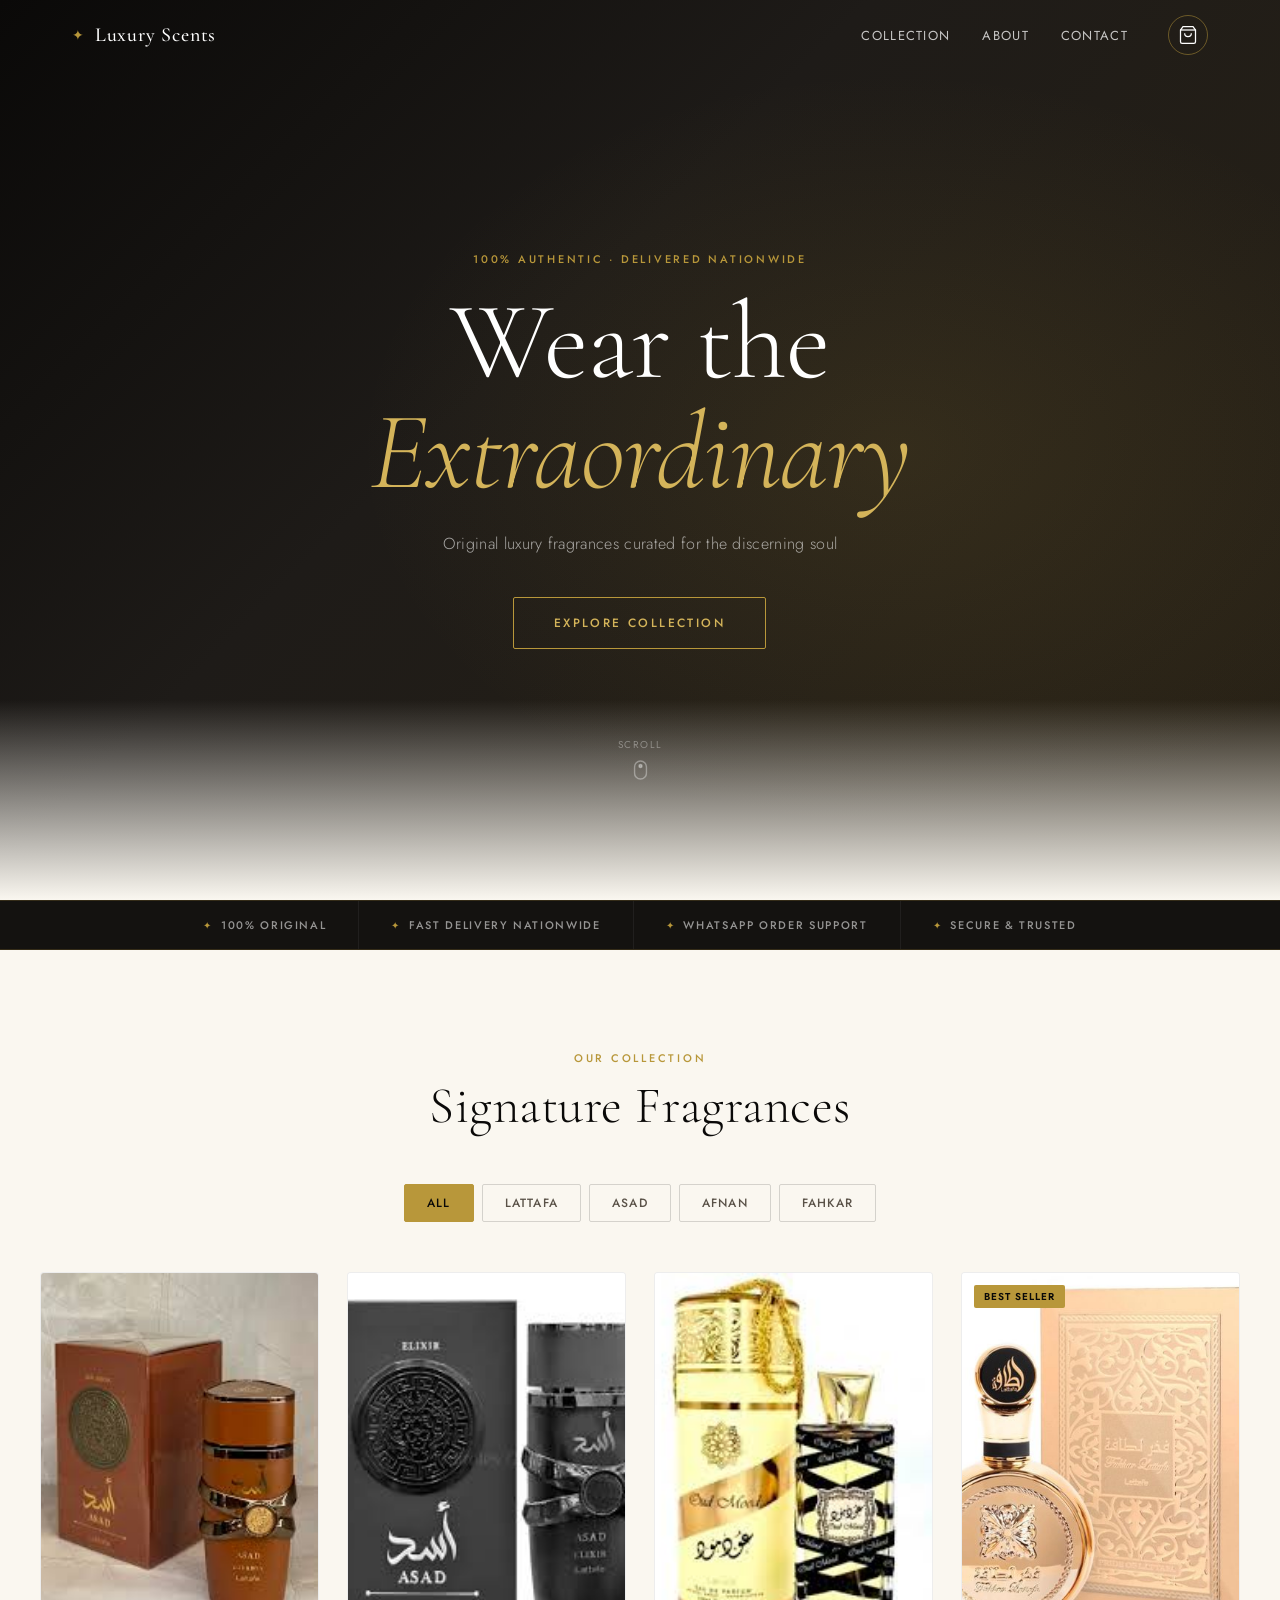
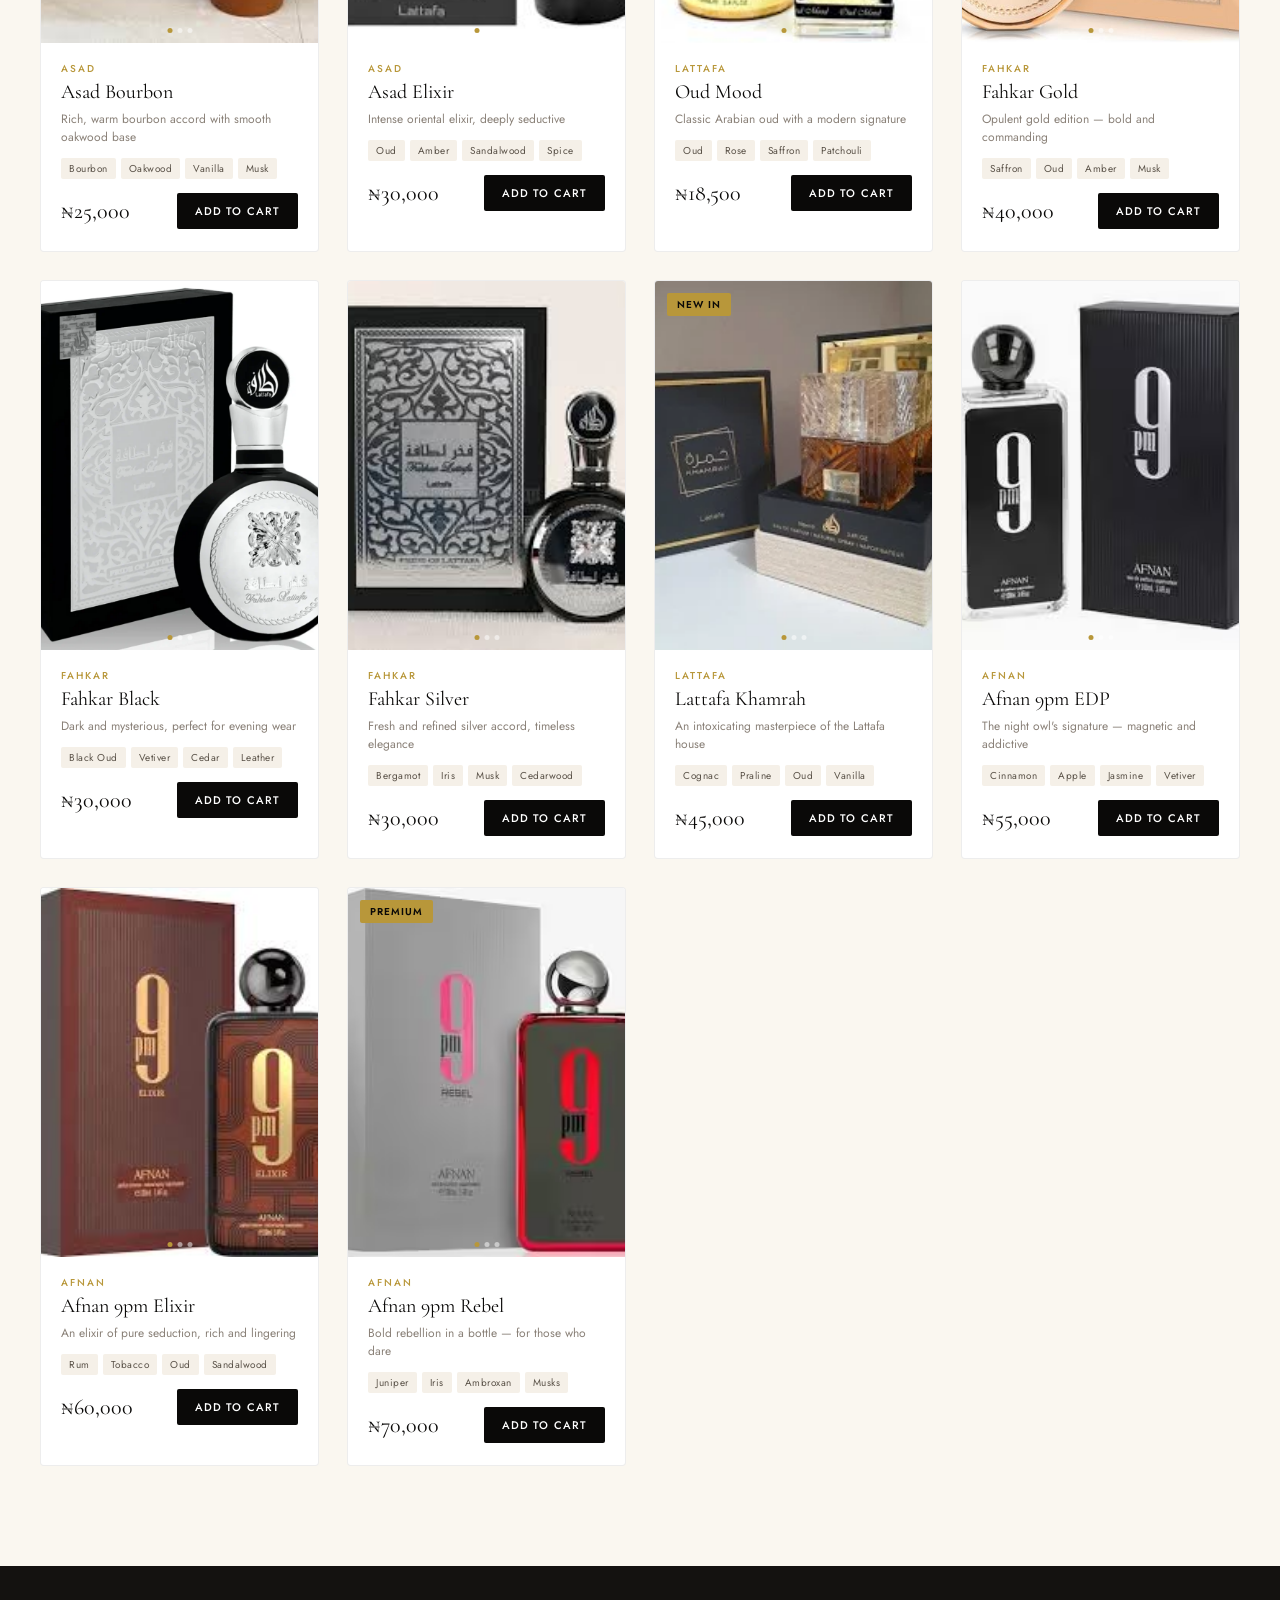
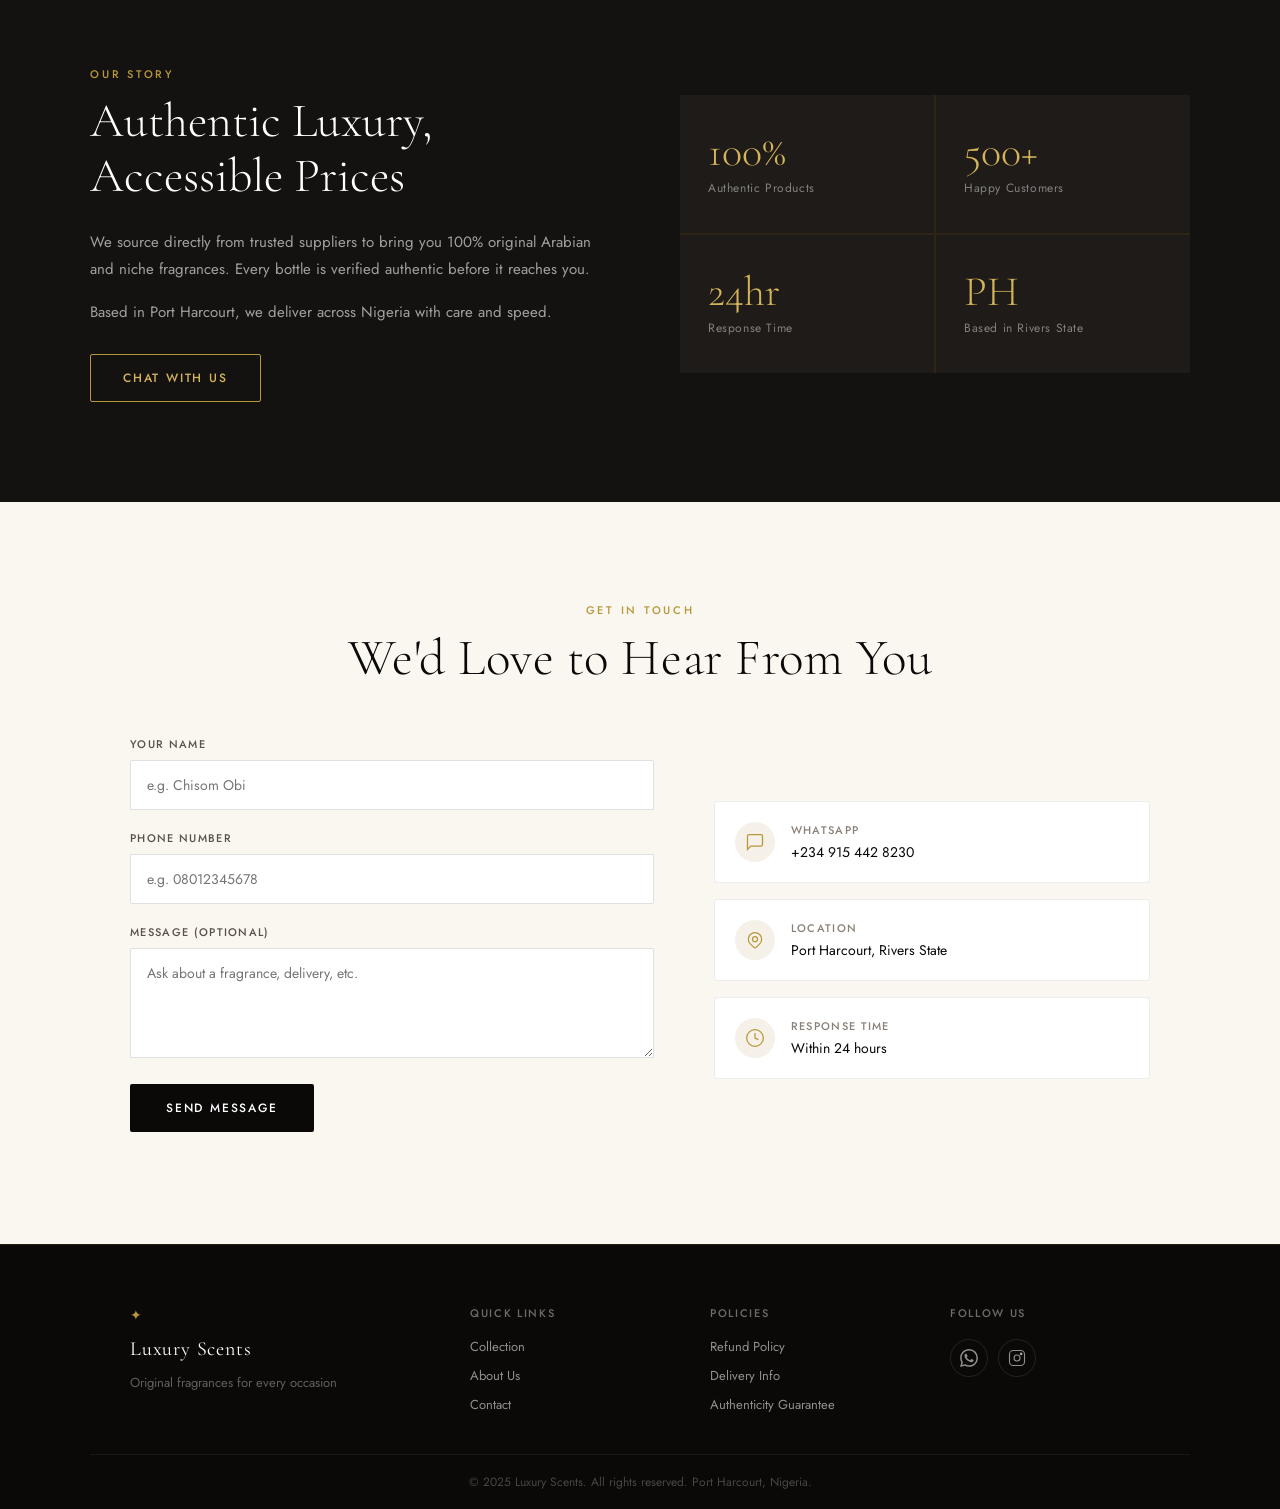
==== index.html @ 616f984e "first commit" ====
<!DOCTYPE html>
<html lang="en">
<head>
  <meta charset="UTF-8">
  <meta name="viewport" content="width=device-width, initial-scale=1.0">
  <title>Luxury Scents — Original Fragrances</title>
  <meta name="description" content="Shop authentic luxury fragrances at the best prices. Asad, Lattafa, Afnan and more. Fast delivery across Nigeria.">
  <!-- Open Graph -->
  <meta property="og:title" content="Luxury Scents — Original Fragrances">
  <meta property="og:description" content="Shop authentic luxury fragrances. Fast delivery across Nigeria.">
  <meta property="og:type" content="website">
  <link rel="preconnect" href="https://fonts.googleapis.com">
  <link rel="preconnect" href="https://fonts.gstatic.com" crossorigin>
  <link href="https://fonts.googleapis.com/css2?family=Cormorant+Garamond:ital,wght@0,300;0,400;0,500;0,600;1,300;1,400&family=Jost:wght@300;400;500;600&display=swap" rel="stylesheet">
  <link rel="stylesheet" href="style.css">
</head>
<body>

  <!-- NAVBAR -->
  <header class="navbar" id="navbar">
    <div class="nav-inner">
      <a href="#" class="logo">
        <span class="logo-mark">✦</span>
        <span>Luxury Scents</span>
      </a>
      <nav class="nav-links">
        <a href="#products">Collection</a>
        <a href="#about">About</a>
        <a href="#contact">Contact</a>
      </nav>
      <button class="cart-btn" onclick="toggleCart()" aria-label="Open cart">
        <svg width="20" height="20" fill="none" stroke="currentColor" stroke-width="1.5" viewBox="0 0 24 24"><path d="M6 2 3 6v14a2 2 0 0 0 2 2h14a2 2 0 0 0 2-2V6l-3-4z"/><line x1="3" y1="6" x2="21" y2="6"/><path d="M16 10a4 4 0 0 1-8 0"/></svg>
        <span class="cart-count" id="cartCount">0</span>
      </button>
      <button class="hamburger" onclick="toggleMobileNav()" aria-label="Menu">
        <span></span><span></span><span></span>
      </button>
    </div>
    <div class="mobile-nav" id="mobileNav">
      <a href="#products" onclick="toggleMobileNav()">Collection</a>
      <a href="#about" onclick="toggleMobileNav()">About</a>
      <a href="#contact" onclick="toggleMobileNav()">Contact</a>
    </div>
  </header>

  <!-- CART DRAWER -->
  <div class="cart-overlay" id="cartOverlay" onclick="toggleCart()"></div>
  <aside class="cart-drawer" id="cartDrawer">
    <div class="cart-header">
      <h2>Your Cart</h2>
      <button onclick="toggleCart()" class="close-btn">✕</button>
    </div>
    <div class="cart-items" id="cartItems">
      <div class="cart-empty" id="cartEmpty">
        <p>Your cart is empty.</p>
        <p class="cart-empty-sub">Add a fragrance to begin.</p>
      </div>
    </div>
    <div class="cart-footer" id="cartFooter" style="display:none">
      <div class="cart-total-row">
        <span>Total</span>
        <span id="cartTotal">₦0</span>
      </div>
      <button class="checkout-btn" onclick="checkout()">
        Checkout via WhatsApp
        <svg width="16" height="16" fill="none" stroke="currentColor" stroke-width="2" viewBox="0 0 24 24"><path d="M21 15a2 2 0 0 1-2 2H7l-4 4V5a2 2 0 0 1 2-2h14a2 2 0 0 1 2 2z"/></svg>
      </button>
    </div>
  </aside>

  <!-- HERO -->
  <section class="hero" id="home">
    <div class="hero-bg"></div>
    <div class="hero-content">
      <p class="hero-eyebrow">100% Authentic · Delivered Nationwide</p>
      <h1 class="hero-title">Wear the<br><em>Extraordinary</em></h1>
      <p class="hero-sub">Original luxury fragrances curated for the discerning soul</p>
      <button class="hero-cta" onclick="scrollToProducts()">Explore Collection</button>
    </div>
    <div class="hero-scroll-hint">
      <span>Scroll</span>
      <svg width="14" height="20" viewBox="0 0 14 20" fill="none" stroke="currentColor" stroke-width="1.5"><rect x="1" y="1" width="12" height="18" rx="6"/><circle cx="7" cy="6" r="1.5" fill="currentColor" class="scroll-dot"/></svg>
    </div>
  </section>

  <!-- TRUST BAR -->
  <div class="trust-bar">
    <div class="trust-item"><span class="trust-icon">✦</span> 100% Original</div>
    <div class="trust-item"><span class="trust-icon">✦</span> Fast Delivery Nationwide</div>
    <div class="trust-item"><span class="trust-icon">✦</span> WhatsApp Order Support</div>
    <div class="trust-item"><span class="trust-icon">✦</span> Secure & Trusted</div>
  </div>

  <!-- PRODUCTS -->
  <section class="products-section" id="products">
    <div class="section-header">
      <p class="section-eyebrow">Our Collection</p>
      <h2 class="section-title">Signature Fragrances</h2>
    </div>

    <div class="filter-bar">
      <button class="filter-btn active" onclick="filterProducts('all', this)">All</button>
      <button class="filter-btn" onclick="filterProducts('lattafa', this)">Lattafa</button>
      <button class="filter-btn" onclick="filterProducts('asad', this)">Asad</button>
      <button class="filter-btn" onclick="filterProducts('afnan', this)">Afnan</button>
      <button class="filter-btn" onclick="filterProducts('fahkar', this)">Fahkar</button>
    </div>

    <div class="products-grid" id="productsGrid"></div>
  </section>

  <!-- ABOUT -->
  <section class="about-section" id="about">
    <div class="about-grid">
      <div class="about-text">
        <p class="section-eyebrow">Our Story</p>
        <h2 class="about-title">Authentic Luxury,<br>Accessible Prices</h2>
        <p class="about-body">We source directly from trusted suppliers to bring you 100% original Arabian and niche fragrances. Every bottle is verified authentic before it reaches you.</p>
        <p class="about-body">Based in Port Harcourt, we deliver across Nigeria with care and speed.</p>
        <a href="https://wa.me/2349154428230" target="_blank" class="about-cta">Chat With Us</a>
      </div>
      <div class="about-stats">
        <div class="stat"><span class="stat-num">100%</span><span class="stat-label">Authentic Products</span></div>
        <div class="stat"><span class="stat-num">500+</span><span class="stat-label">Happy Customers</span></div>
        <div class="stat"><span class="stat-num">24hr</span><span class="stat-label">Response Time</span></div>
        <div class="stat"><span class="stat-num">PH</span><span class="stat-label">Based in Rivers State</span></div>
      </div>
    </div>
  </section>

  <!-- CONTACT -->
  <section class="contact-section" id="contact">
    <div class="section-header">
      <p class="section-eyebrow">Get In Touch</p>
      <h2 class="section-title">We'd Love to Hear From You</h2>
    </div>
    <div class="contact-grid">
      <form class="contact-form" id="contactForm" onsubmit="handleContact(event)">
        <div class="form-group">
          <label>Your Name</label>
          <input type="text" id="cName" placeholder="e.g. Chisom Obi" required>
        </div>
        <div class="form-group">
          <label>Phone Number</label>
          <input type="tel" id="cPhone" placeholder="e.g. 08012345678" required>
        </div>
        <div class="form-group">
          <label>Message (optional)</label>
          <textarea id="cMessage" placeholder="Ask about a fragrance, delivery, etc." rows="4"></textarea>
        </div>
        <button type="submit" class="submit-btn">Send Message</button>
        <p class="form-feedback" id="formFeedback"></p>
      </form>
      <div class="contact-info">
        <div class="contact-card">
          <div class="contact-icon">
            <svg width="20" height="20" fill="none" stroke="currentColor" stroke-width="1.5" viewBox="0 0 24 24"><path d="M21 15a2 2 0 0 1-2 2H7l-4 4V5a2 2 0 0 1 2-2h14a2 2 0 0 1 2 2z"/></svg>
          </div>
          <div>
            <p class="contact-label">WhatsApp</p>
            <a href="https://wa.me/2349154428230" target="_blank" class="contact-value">+234 915 442 8230</a>
          </div>
        </div>
        <div class="contact-card">
          <div class="contact-icon">
            <svg width="20" height="20" fill="none" stroke="currentColor" stroke-width="1.5" viewBox="0 0 24 24"><path d="M17.657 16.657L13.414 20.9a1.998 1.998 0 0 1-2.827 0l-4.244-4.243a8 8 0 1 1 11.314 0z"/><path d="M15 11a3 3 0 1 1-6 0 3 3 0 0 1 6 0z"/></svg>
          </div>
          <div>
            <p class="contact-label">Location</p>
            <p class="contact-value">Port Harcourt, Rivers State</p>
          </div>
        </div>
        <div class="contact-card">
          <div class="contact-icon">
            <svg width="20" height="20" fill="none" stroke="currentColor" stroke-width="1.5" viewBox="0 0 24 24"><circle cx="12" cy="12" r="10"/><polyline points="12 6 12 12 16 14"/></svg>
          </div>
          <div>
            <p class="contact-label">Response Time</p>
            <p class="contact-value">Within 24 hours</p>
          </div>
        </div>
      </div>
    </div>
  </section>

  <!-- FOOTER -->
  <footer class="footer">
    <div class="footer-inner">
      <div class="footer-brand">
        <span class="logo-mark">✦</span>
        <span class="footer-name">Luxury Scents</span>
        <p class="footer-tagline">Original fragrances for every occasion</p>
      </div>
      <div class="footer-links">
        <p class="footer-col-title">Quick Links</p>
        <a href="#products">Collection</a>
        <a href="#about">About Us</a>
        <a href="#contact">Contact</a>
      </div>
      <div class="footer-links">
        <p class="footer-col-title">Policies</p>
        <a href="#">Refund Policy</a>
        <a href="#">Delivery Info</a>
        <a href="#">Authenticity Guarantee</a>
      </div>
      <div class="footer-social">
        <p class="footer-col-title">Follow Us</p>
        <div class="social-row">
          <a href="https://wa.me/2349154428230" target="_blank" class="social-btn" title="WhatsApp">
            <svg width="18" height="18" viewBox="0 0 24 24" fill="currentColor"><path d="M17.472 14.382c-.297-.149-1.758-.867-2.03-.967-.273-.099-.471-.148-.67.15-.197.297-.767.966-.94 1.164-.173.199-.347.223-.644.075-.297-.15-1.255-.463-2.39-1.475-.883-.788-1.48-1.761-1.653-2.059-.173-.297-.018-.458.13-.606.134-.133.298-.347.446-.52.149-.174.198-.298.298-.497.099-.198.05-.371-.025-.52-.075-.149-.669-1.612-.916-2.207-.242-.579-.487-.5-.669-.51a12.8 12.8 0 0 0-.57-.01c-.198 0-.52.074-.792.372-.272.297-1.04 1.016-1.04 2.479 0 1.462 1.065 2.875 1.213 3.074.149.198 2.096 3.2 5.077 4.487.709.306 1.262.489 1.694.625.712.227 1.36.195 1.871.118.571-.085 1.758-.719 2.006-1.413.248-.694.248-1.289.173-1.413-.074-.124-.272-.198-.57-.347m-5.421 7.403h-.004a9.87 9.87 0 0 1-5.031-1.378l-.361-.214-3.741.982.998-3.648-.235-.374a9.86 9.86 0 0 1-1.51-5.26c.001-5.45 4.436-9.884 9.888-9.884 2.64 0 5.122 1.03 6.988 2.898a9.825 9.825 0 0 1 2.893 6.994c-.003 5.45-4.437 9.884-9.885 9.884m8.413-18.297A11.815 11.815 0 0 0 12.05 0C5.495 0 .16 5.335.157 11.892c0 2.096.547 4.142 1.588 5.945L.057 24l6.305-1.654a11.882 11.882 0 0 0 5.683 1.448h.005c6.554 0 11.89-5.335 11.893-11.893a11.821 11.821 0 0 0-3.48-8.413z"/></svg>
          </a>
          <a href="#" class="social-btn" title="Instagram">
            <svg width="18" height="18" viewBox="0 0 24 24" fill="none" stroke="currentColor" stroke-width="1.5"><rect x="2" y="2" width="20" height="20" rx="5"/><circle cx="12" cy="12" r="4"/><circle cx="17.5" cy="6.5" r="1" fill="currentColor"/></svg>
          </a>
        </div>
      </div>
    </div>
    <div class="footer-bottom">
      <p>© 2025 Luxury Scents. All rights reserved. Port Harcourt, Nigeria.</p>
    </div>
  </footer>

  <script src="app.js"></script>
</body>
</html>
---- style.css ----
/* ============================================
   LUXURY SCENTS — Premium Stylesheet
   Aesthetic: Dark luxury, gold accents, editorial
   Fonts: Cormorant Garamond + Jost
   ============================================ */

:root {
  --gold: #b8973a;
  --gold-light: #d4b45a;
  --gold-pale: #f0e4b8;
  --black: #0a0908;
  --dark: #141210;
  --dark2: #1e1b18;
  --dark3: #2a2620;
  --mid: #5a5248;
  --warm-gray: #8a8178;
  --light: #f5f0e8;
  --cream: #faf7f0;
  --white: #ffffff;
  --serif: 'Cormorant Garamond', Georgia, serif;
  --sans: 'Jost', sans-serif;
  --transition: 0.35s cubic-bezier(0.4, 0, 0.2, 1);
  --shadow: 0 8px 40px rgba(0,0,0,0.18);
  --shadow-lg: 0 20px 60px rgba(0,0,0,0.3);
}

/* RESET */
*, *::before, *::after { box-sizing: border-box; margin: 0; padding: 0; }
html { scroll-behavior: smooth; }
body {
  font-family: var(--sans);
  background: var(--cream);
  color: var(--black);
  overflow-x: hidden;
}
a { text-decoration: none; color: inherit; }
button { cursor: pointer; font-family: var(--sans); border: none; }
input, textarea { font-family: var(--sans); }

/* ============ NAVBAR ============ */
.navbar {
  position: fixed;
  top: 0; left: 0; right: 0;
  z-index: 100;
  background: transparent;
  transition: background var(--transition), box-shadow var(--transition);
}
.navbar.scrolled {
  background: rgba(10, 9, 8, 0.96);
  box-shadow: 0 1px 0 rgba(184,151,58,0.2);
  backdrop-filter: blur(12px);
}
.nav-inner {
  max-width: 1200px;
  margin: 0 auto;
  padding: 0 32px;
  height: 70px;
  display: flex;
  align-items: center;
  gap: 32px;
}
.logo {
  display: flex;
  align-items: center;
  gap: 10px;
  font-family: var(--serif);
  font-size: 20px;
  font-weight: 500;
  color: var(--white);
  letter-spacing: 0.04em;
  white-space: nowrap;
}
.logo-mark {
  color: var(--gold);
  font-size: 14px;
}
.nav-links {
  display: flex;
  gap: 32px;
  margin-left: auto;
}
.nav-links a {
  font-size: 13px;
  font-weight: 400;
  letter-spacing: 0.1em;
  text-transform: uppercase;
  color: rgba(255,255,255,0.75);
  transition: color var(--transition);
}
.nav-links a:hover { color: var(--gold-light); }
.cart-btn {
  background: none;
  border: 1px solid rgba(184,151,58,0.5);
  color: var(--white);
  width: 40px;
  height: 40px;
  border-radius: 50%;
  display: flex;
  align-items: center;
  justify-content: center;
  position: relative;
  transition: border-color var(--transition), background var(--transition);
  margin-left: 8px;
}
.cart-btn:hover { border-color: var(--gold); background: rgba(184,151,58,0.1); }
.cart-count {
  position: absolute;
  top: -5px; right: -5px;
  background: var(--gold);
  color: var(--black);
  width: 18px; height: 18px;
  border-radius: 50%;
  font-size: 10px;
  font-weight: 600;
  display: flex;
  align-items: center;
  justify-content: center;
  opacity: 0;
  transform: scale(0);
  transition: opacity var(--transition), transform var(--transition);
}
.cart-count.visible { opacity: 1; transform: scale(1); }
.hamburger {
  display: none;
  flex-direction: column;
  gap: 5px;
  background: none;
  padding: 4px;
  margin-left: 8px;
}
.hamburger span {
  display: block;
  width: 22px; height: 1.5px;
  background: var(--white);
  transition: var(--transition);
}
.mobile-nav {
  display: none;
  flex-direction: column;
  background: rgba(10,9,8,0.98);
  padding: 16px 32px 24px;
  border-top: 1px solid rgba(184,151,58,0.15);
}
.mobile-nav a {
  font-size: 14px;
  letter-spacing: 0.08em;
  text-transform: uppercase;
  color: rgba(255,255,255,0.8);
  padding: 12px 0;
  border-bottom: 1px solid rgba(255,255,255,0.06);
  transition: color var(--transition);
}
.mobile-nav a:hover { color: var(--gold-light); }
.mobile-nav.open { display: flex; }

/* ============ CART DRAWER ============ */
.cart-overlay {
  position: fixed;
  inset: 0;
  background: rgba(0,0,0,0.6);
  z-index: 200;
  opacity: 0;
  pointer-events: none;
  transition: opacity var(--transition);
  backdrop-filter: blur(4px);
}
.cart-overlay.open { opacity: 1; pointer-events: all; }
.cart-drawer {
  position: fixed;
  top: 0; right: 0;
  width: 400px;
  max-width: 100vw;
  height: 100vh;
  background: var(--dark);
  z-index: 201;
  transform: translateX(100%);
  transition: transform var(--transition);
  display: flex;
  flex-direction: column;
  border-left: 1px solid rgba(184,151,58,0.15);
}
.cart-drawer.open { transform: translateX(0); }
.cart-header {
  display: flex;
  justify-content: space-between;
  align-items: center;
  padding: 28px 28px 20px;
  border-bottom: 1px solid rgba(255,255,255,0.06);
}
.cart-header h2 {
  font-family: var(--serif);
  font-size: 22px;
  font-weight: 400;
  color: var(--white);
  letter-spacing: 0.04em;
}
.close-btn {
  background: none;
  color: var(--warm-gray);
  font-size: 18px;
  line-height: 1;
  padding: 4px 8px;
  border-radius: 4px;
  transition: color var(--transition);
}
.close-btn:hover { color: var(--white); }
.cart-items {
  flex: 1;
  overflow-y: auto;
  padding: 20px 28px;
}
.cart-empty {
  text-align: center;
  padding: 60px 20px;
}
.cart-empty p {
  color: var(--warm-gray);
  font-size: 14px;
  margin-bottom: 4px;
}
.cart-empty-sub { font-size: 13px; opacity: 0.6; }
.cart-item {
  display: flex;
  align-items: center;
  gap: 14px;
  padding: 14px 0;
  border-bottom: 1px solid rgba(255,255,255,0.06);
  animation: slideIn 0.25s ease;
}
@keyframes slideIn { from { opacity: 0; transform: translateX(20px); } to { opacity: 1; transform: translateX(0); } }
.cart-item-img {
  width: 52px; height: 52px;
  border-radius: 8px;
  object-fit: cover;
  background: var(--dark3);
  flex-shrink: 0;
}
.cart-item-img-placeholder {
  width: 52px; height: 52px;
  border-radius: 8px;
  background: var(--dark3);
  flex-shrink: 0;
  display: flex;
  align-items: center;
  justify-content: center;
  font-size: 20px;
}
.cart-item-info { flex: 1; }
.cart-item-name {
  font-size: 13px;
  font-weight: 500;
  color: var(--white);
  margin-bottom: 2px;
}
.cart-item-price {
  font-size: 12px;
  color: var(--gold);
}
.cart-remove {
  background: none;
  color: var(--mid);
  font-size: 14px;
  padding: 4px 8px;
  border-radius: 4px;
  transition: color var(--transition);
  flex-shrink: 0;
}
.cart-remove:hover { color: #e05c5c; }
.cart-footer {
  padding: 20px 28px 32px;
  border-top: 1px solid rgba(255,255,255,0.06);
}
.cart-total-row {
  display: flex;
  justify-content: space-between;
  align-items: center;
  margin-bottom: 18px;
  font-size: 14px;
  color: rgba(255,255,255,0.7);
}
#cartTotal { font-size: 18px; font-weight: 600; color: var(--gold-light); }
.checkout-btn {
  width: 100%;
  padding: 16px;
  background: var(--gold);
  color: var(--black);
  font-family: var(--sans);
  font-size: 13px;
  font-weight: 600;
  letter-spacing: 0.1em;
  text-transform: uppercase;
  border-radius: 4px;
  display: flex;
  align-items: center;
  justify-content: center;
  gap: 10px;
  transition: background var(--transition), transform var(--transition);
}
.checkout-btn:hover { background: var(--gold-light); transform: translateY(-1px); }
.checkout-btn:active { transform: translateY(0); }

/* ============ HERO ============ */
.hero {
  min-height: 100vh;
  position: relative;
  display: flex;
  align-items: center;
  justify-content: center;
  overflow: hidden;
}
.hero-bg {
  position: absolute;
  inset: 0;
  background: linear-gradient(135deg, #0a0908 0%, #1e1b18 40%, #2a2316 100%);
}
.hero-bg::before {
  content: '';
  position: absolute;
  inset: 0;
  background: radial-gradient(ellipse 60% 60% at 70% 50%, rgba(184,151,58,0.12) 0%, transparent 70%);
}
.hero-bg::after {
  content: '';
  position: absolute;
  bottom: 0; left: 0; right: 0;
  height: 200px;
  background: linear-gradient(to top, var(--cream), transparent);
}
.hero-content {
  position: relative;
  z-index: 2;
  text-align: center;
  max-width: 700px;
  padding: 0 24px;
  animation: heroReveal 1.2s ease forwards;
}
@keyframes heroReveal {
  from { opacity: 0; transform: translateY(30px); }
  to { opacity: 1; transform: translateY(0); }
}
.hero-eyebrow {
  font-size: 11px;
  font-weight: 500;
  letter-spacing: 0.25em;
  text-transform: uppercase;
  color: var(--gold);
  margin-bottom: 20px;
  opacity: 0;
  animation: heroReveal 1s 0.2s ease forwards;
}
.hero-title {
  font-family: var(--serif);
  font-size: clamp(64px, 10vw, 110px);
  font-weight: 300;
  line-height: 1.0;
  color: var(--white);
  letter-spacing: -0.01em;
  margin-bottom: 24px;
  opacity: 0;
  animation: heroReveal 1s 0.4s ease forwards;
}
.hero-title em {
  font-style: italic;
  color: var(--gold-light);
}
.hero-sub {
  font-size: 16px;
  font-weight: 300;
  color: rgba(255,255,255,0.6);
  margin-bottom: 40px;
  line-height: 1.6;
  letter-spacing: 0.02em;
  opacity: 0;
  animation: heroReveal 1s 0.6s ease forwards;
}
.hero-cta {
  display: inline-flex;
  align-items: center;
  gap: 10px;
  padding: 16px 40px;
  background: transparent;
  border: 1px solid var(--gold);
  color: var(--gold-light);
  font-size: 12px;
  font-weight: 500;
  letter-spacing: 0.2em;
  text-transform: uppercase;
  border-radius: 2px;
  transition: background var(--transition), color var(--transition), transform var(--transition);
  opacity: 0;
  animation: heroReveal 1s 0.8s ease forwards;
}
.hero-cta:hover {
  background: var(--gold);
  color: var(--black);
  transform: translateY(-2px);
}
.hero-scroll-hint {
  position: absolute;
  bottom: 120px;
  left: 50%;
  transform: translateX(-50%);
  display: flex;
  flex-direction: column;
  align-items: center;
  gap: 8px;
  color: rgba(255,255,255,0.35);
  font-size: 10px;
  letter-spacing: 0.15em;
  text-transform: uppercase;
  z-index: 2;
  animation: bounce 2s 2s ease-in-out infinite;
}
@keyframes bounce {
  0%, 100% { transform: translateX(-50%) translateY(0); }
  50% { transform: translateX(-50%) translateY(6px); }
}
.scroll-dot { animation: scrollPulse 2s ease-in-out infinite; }
@keyframes scrollPulse {
  0%, 100% { transform: translateY(0); }
  50% { transform: translateY(4px); }
}

/* ============ TRUST BAR ============ */
.trust-bar {
  background: var(--dark);
  border-top: 1px solid rgba(184,151,58,0.2);
  border-bottom: 1px solid rgba(184,151,58,0.2);
  display: flex;
  justify-content: center;
  flex-wrap: wrap;
  gap: 0;
}
.trust-item {
  font-size: 11px;
  font-weight: 500;
  letter-spacing: 0.15em;
  text-transform: uppercase;
  color: rgba(255,255,255,0.55);
  padding: 16px 32px;
  display: flex;
  align-items: center;
  gap: 8px;
  border-right: 1px solid rgba(255,255,255,0.06);
}
.trust-item:last-child { border-right: none; }
.trust-icon { color: var(--gold); font-size: 10px; }

/* ============ PRODUCTS ============ */
.products-section {
  padding: 100px 40px;
  max-width: 1280px;
  margin: 0 auto;
}
.section-header {
  text-align: center;
  margin-bottom: 50px;
}
.section-eyebrow {
  font-size: 11px;
  font-weight: 500;
  letter-spacing: 0.25em;
  text-transform: uppercase;
  color: var(--gold);
  margin-bottom: 12px;
}
.section-title {
  font-family: var(--serif);
  font-size: clamp(32px, 4vw, 52px);
  font-weight: 300;
  color: var(--black);
  letter-spacing: 0.01em;
  line-height: 1.1;
}

/* Filter */
.filter-bar {
  display: flex;
  justify-content: center;
  gap: 8px;
  flex-wrap: wrap;
  margin-bottom: 50px;
}
.filter-btn {
  padding: 9px 22px;
  font-size: 12px;
  font-weight: 500;
  letter-spacing: 0.1em;
  text-transform: uppercase;
  background: transparent;
  border: 1px solid rgba(0,0,0,0.15);
  color: var(--mid);
  border-radius: 2px;
  transition: all var(--transition);
}
.filter-btn:hover { border-color: var(--gold); color: var(--gold); }
.filter-btn.active { background: var(--gold); border-color: var(--gold); color: var(--black); }

/* Grid */
.products-grid {
  display: grid;
  grid-template-columns: repeat(auto-fill, minmax(260px, 1fr));
  gap: 28px;
}

/* Product Card */
.product-card {
  background: var(--white);
  border: 1px solid rgba(0,0,0,0.07);
  border-radius: 4px;
  overflow: hidden;
  transition: transform var(--transition), box-shadow var(--transition);
  cursor: pointer;
}
.product-card:hover {
  transform: translateY(-6px);
  box-shadow: var(--shadow);
}
.product-card[data-hidden="true"] {
  display: none;
}
.product-img-wrap {
  position: relative;
  overflow: hidden;
  aspect-ratio: 3/4;
  background: var(--light);
}
.product-img-wrap img {
  width: 100%;
  height: 100%;
  object-fit: cover;
  transition: transform 0.6s ease;
}
.product-card:hover .product-img-wrap img { transform: scale(1.06); }
.product-slider-dots {
  position: absolute;
  bottom: 10px;
  left: 50%;
  transform: translateX(-50%);
  display: flex;
  gap: 5px;
}
.dot {
  width: 5px; height: 5px;
  border-radius: 50%;
  background: rgba(255,255,255,0.5);
  transition: background var(--transition);
}
.dot.active { background: var(--gold); }
.product-badge {
  position: absolute;
  top: 12px; left: 12px;
  font-size: 10px;
  font-weight: 600;
  letter-spacing: 0.1em;
  text-transform: uppercase;
  padding: 4px 10px;
  background: var(--gold);
  color: var(--black);
  border-radius: 2px;
}
.product-info {
  padding: 18px 20px 22px;
}
.product-brand {
  font-size: 10px;
  font-weight: 500;
  letter-spacing: 0.2em;
  text-transform: uppercase;
  color: var(--gold);
  margin-bottom: 4px;
}
.product-name {
  font-family: var(--serif);
  font-size: 20px;
  font-weight: 400;
  color: var(--black);
  margin-bottom: 6px;
  line-height: 1.2;
}
.product-notes {
  font-size: 12px;
  color: var(--warm-gray);
  margin-bottom: 12px;
  line-height: 1.5;
}
.product-note-tags {
  display: flex;
  flex-wrap: wrap;
  gap: 5px;
  margin-bottom: 14px;
}
.note-tag {
  font-size: 10px;
  padding: 3px 8px;
  background: var(--light);
  color: var(--mid);
  border-radius: 2px;
  letter-spacing: 0.05em;
}
.product-footer {
  display: flex;
  align-items: center;
  justify-content: space-between;
}
.product-price {
  font-family: var(--serif);
  font-size: 22px;
  font-weight: 400;
  color: var(--black);
}
.product-price small {
  font-family: var(--sans);
  font-size: 12px;
  color: var(--warm-gray);
  font-weight: 400;
}
.add-to-cart-btn {
  padding: 10px 18px;
  background: var(--black);
  color: var(--white);
  font-size: 11px;
  font-weight: 500;
  letter-spacing: 0.1em;
  text-transform: uppercase;
  border-radius: 2px;
  transition: background var(--transition), transform var(--transition);
}
.add-to-cart-btn:hover { background: var(--gold); color: var(--black); transform: translateY(-1px); }
.add-to-cart-btn.added { background: #2d6a3f; color: var(--white); }

/* ============ ABOUT ============ */
.about-section {
  background: var(--dark);
  padding: 100px 40px;
}
.about-grid {
  max-width: 1100px;
  margin: 0 auto;
  display: grid;
  grid-template-columns: 1fr 1fr;
  gap: 80px;
  align-items: center;
}
.about-text .section-eyebrow { color: var(--gold); }
.about-title {
  font-family: var(--serif);
  font-size: clamp(32px, 4vw, 48px);
  font-weight: 300;
  color: var(--white);
  line-height: 1.15;
  margin-bottom: 24px;
}
.about-body {
  font-size: 15px;
  line-height: 1.8;
  color: rgba(255,255,255,0.6);
  margin-bottom: 16px;
}
.about-cta {
  display: inline-flex;
  align-items: center;
  margin-top: 12px;
  padding: 14px 32px;
  background: transparent;
  border: 1px solid var(--gold);
  color: var(--gold-light);
  font-size: 12px;
  font-weight: 500;
  letter-spacing: 0.15em;
  text-transform: uppercase;
  border-radius: 2px;
  transition: background var(--transition), color var(--transition);
}
.about-cta:hover { background: var(--gold); color: var(--black); }
.about-stats {
  display: grid;
  grid-template-columns: 1fr 1fr;
  gap: 2px;
  background: rgba(184,151,58,0.15);
}
.stat {
  background: var(--dark2);
  padding: 36px 28px;
  display: flex;
  flex-direction: column;
  gap: 6px;
}
.stat-num {
  font-family: var(--serif);
  font-size: 42px;
  font-weight: 300;
  color: var(--gold-light);
  line-height: 1;
}
.stat-label {
  font-size: 12px;
  color: rgba(255,255,255,0.45);
  letter-spacing: 0.05em;
}

/* ============ CONTACT ============ */
.contact-section {
  padding: 100px 40px;
  max-width: 1100px;
  margin: 0 auto;
}
.contact-grid {
  display: grid;
  grid-template-columns: 1.2fr 1fr;
  gap: 60px;
  margin-top: 50px;
}
.contact-form .form-group {
  margin-bottom: 20px;
}
.contact-form label {
  display: block;
  font-size: 11px;
  font-weight: 500;
  letter-spacing: 0.12em;
  text-transform: uppercase;
  color: var(--mid);
  margin-bottom: 8px;
}
.contact-form input,
.contact-form textarea {
  width: 100%;
  padding: 14px 16px;
  border: 1px solid rgba(0,0,0,0.12);
  background: var(--white);
  font-size: 14px;
  color: var(--black);
  border-radius: 2px;
  outline: none;
  transition: border-color var(--transition);
}
.contact-form input:focus,
.contact-form textarea:focus {
  border-color: var(--gold);
}
.contact-form textarea { resize: vertical; min-height: 100px; }
.submit-btn {
  padding: 15px 36px;
  background: var(--black);
  color: var(--white);
  font-size: 12px;
  font-weight: 500;
  letter-spacing: 0.15em;
  text-transform: uppercase;
  border-radius: 2px;
  transition: background var(--transition);
}
.submit-btn:hover { background: var(--gold); color: var(--black); }
.form-feedback {
  margin-top: 12px;
  font-size: 13px;
}
.form-feedback.success { color: #2d6a3f; }
.form-feedback.error { color: #c0392b; }
.contact-info {
  display: flex;
  flex-direction: column;
  gap: 16px;
  justify-content: center;
}
.contact-card {
  display: flex;
  align-items: flex-start;
  gap: 16px;
  padding: 20px;
  background: var(--white);
  border: 1px solid rgba(0,0,0,0.07);
  border-radius: 4px;
  transition: border-color var(--transition);
}
.contact-card:hover { border-color: var(--gold); }
.contact-icon {
  width: 40px; height: 40px;
  background: var(--light);
  border-radius: 50%;
  display: flex;
  align-items: center;
  justify-content: center;
  flex-shrink: 0;
  color: var(--gold);
}
.contact-label {
  font-size: 11px;
  font-weight: 500;
  letter-spacing: 0.12em;
  text-transform: uppercase;
  color: var(--warm-gray);
  margin-bottom: 4px;
}
.contact-value {
  font-size: 14px;
  color: var(--black);
  display: block;
}
a.contact-value:hover { color: var(--gold); }

/* ============ FOOTER ============ */
.footer {
  background: var(--black);
  border-top: 1px solid rgba(184,151,58,0.15);
}
.footer-inner {
  max-width: 1100px;
  margin: 0 auto;
  padding: 60px 40px 40px;
  display: grid;
  grid-template-columns: 1.5fr 1fr 1fr 1fr;
  gap: 40px;
}
.footer-brand { display: flex; flex-direction: column; gap: 8px; }
.footer-name {
  font-family: var(--serif);
  font-size: 20px;
  font-weight: 400;
  color: var(--white);
  letter-spacing: 0.04em;
  margin-top: 4px;
}
.footer-tagline { font-size: 13px; color: rgba(255,255,255,0.35); line-height: 1.5; margin-top: 4px; }
.footer-links { display: flex; flex-direction: column; gap: 10px; }
.footer-col-title {
  font-size: 11px;
  font-weight: 500;
  letter-spacing: 0.15em;
  text-transform: uppercase;
  color: rgba(255,255,255,0.4);
  margin-bottom: 6px;
}
.footer-links a {
  font-size: 13px;
  color: rgba(255,255,255,0.55);
  transition: color var(--transition);
}
.footer-links a:hover { color: var(--gold-light); }
.footer-social { display: flex; flex-direction: column; }
.social-row { display: flex; gap: 10px; margin-top: 12px; }
.social-btn {
  width: 38px; height: 38px;
  border: 1px solid rgba(255,255,255,0.1);
  border-radius: 50%;
  display: flex;
  align-items: center;
  justify-content: center;
  color: rgba(255,255,255,0.55);
  transition: border-color var(--transition), color var(--transition), background var(--transition);
}
.social-btn:hover { border-color: var(--gold); color: var(--gold); background: rgba(184,151,58,0.08); }
.footer-bottom {
  border-top: 1px solid rgba(255,255,255,0.06);
  padding: 18px 40px;
  text-align: center;
  max-width: 1100px;
  margin: 0 auto;
}
.footer-bottom p { font-size: 12px; color: rgba(255,255,255,0.25); }

/* ============ RESPONSIVE ============ */
@media (max-width: 900px) {
  .about-grid { grid-template-columns: 1fr; gap: 50px; }
  .contact-grid { grid-template-columns: 1fr; }
  .footer-inner { grid-template-columns: 1fr 1fr; }
}

@media (max-width: 680px) {
  .nav-links { display: none; }
  .hamburger { display: flex; }
  .nav-inner { padding: 0 20px; }
  .products-section { padding: 70px 20px; }
  .about-section { padding: 70px 20px; }
  .contact-section { padding: 70px 20px; }
  .footer-inner { grid-template-columns: 1fr; padding: 40px 24px 24px; gap: 28px; }
  .footer-bottom { padding: 16px 24px; }
  .trust-bar { justify-content: flex-start; overflow-x: auto; flex-wrap: nowrap; }
  .trust-item { white-space: nowrap; padding: 14px 20px; }
  .about-stats { grid-template-columns: 1fr 1fr; }
  .products-grid { grid-template-columns: repeat(auto-fill, minmax(200px, 1fr)); gap: 16px; }
  .hero-scroll-hint { display: none; }
}
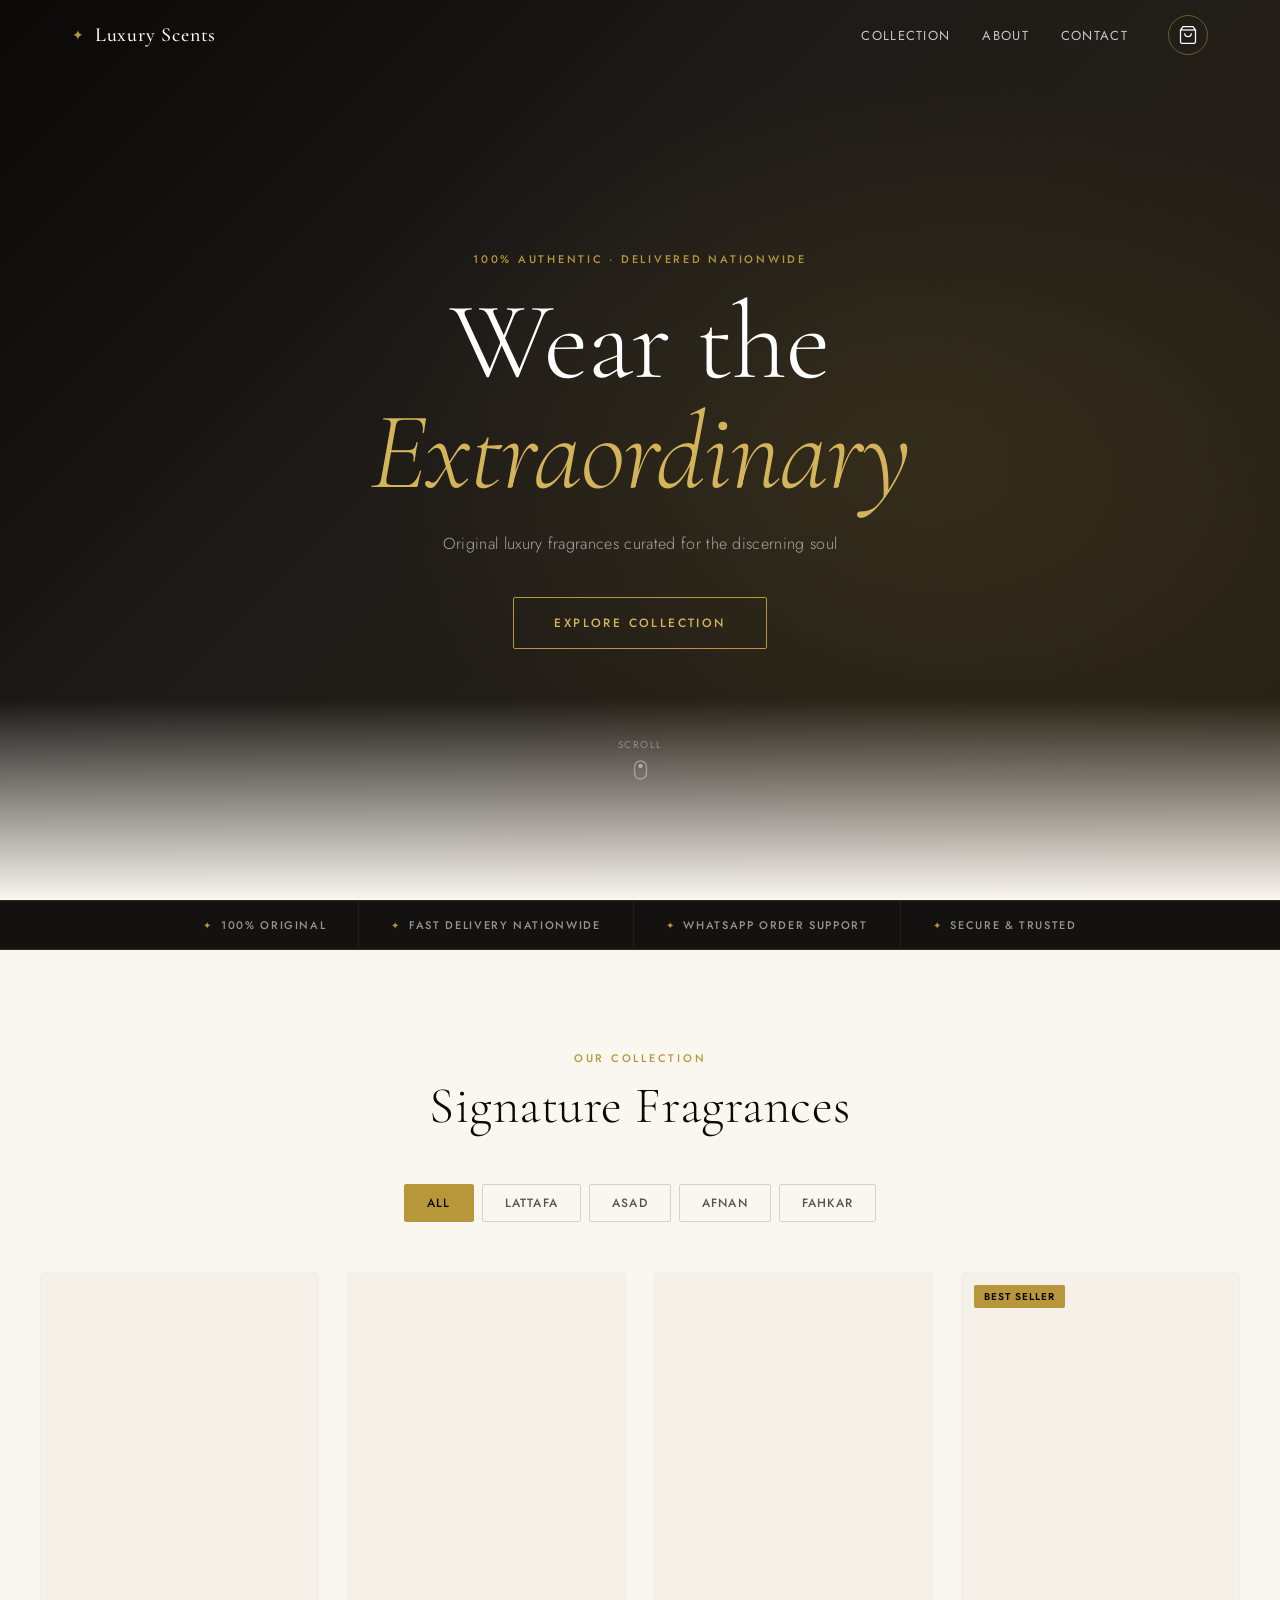
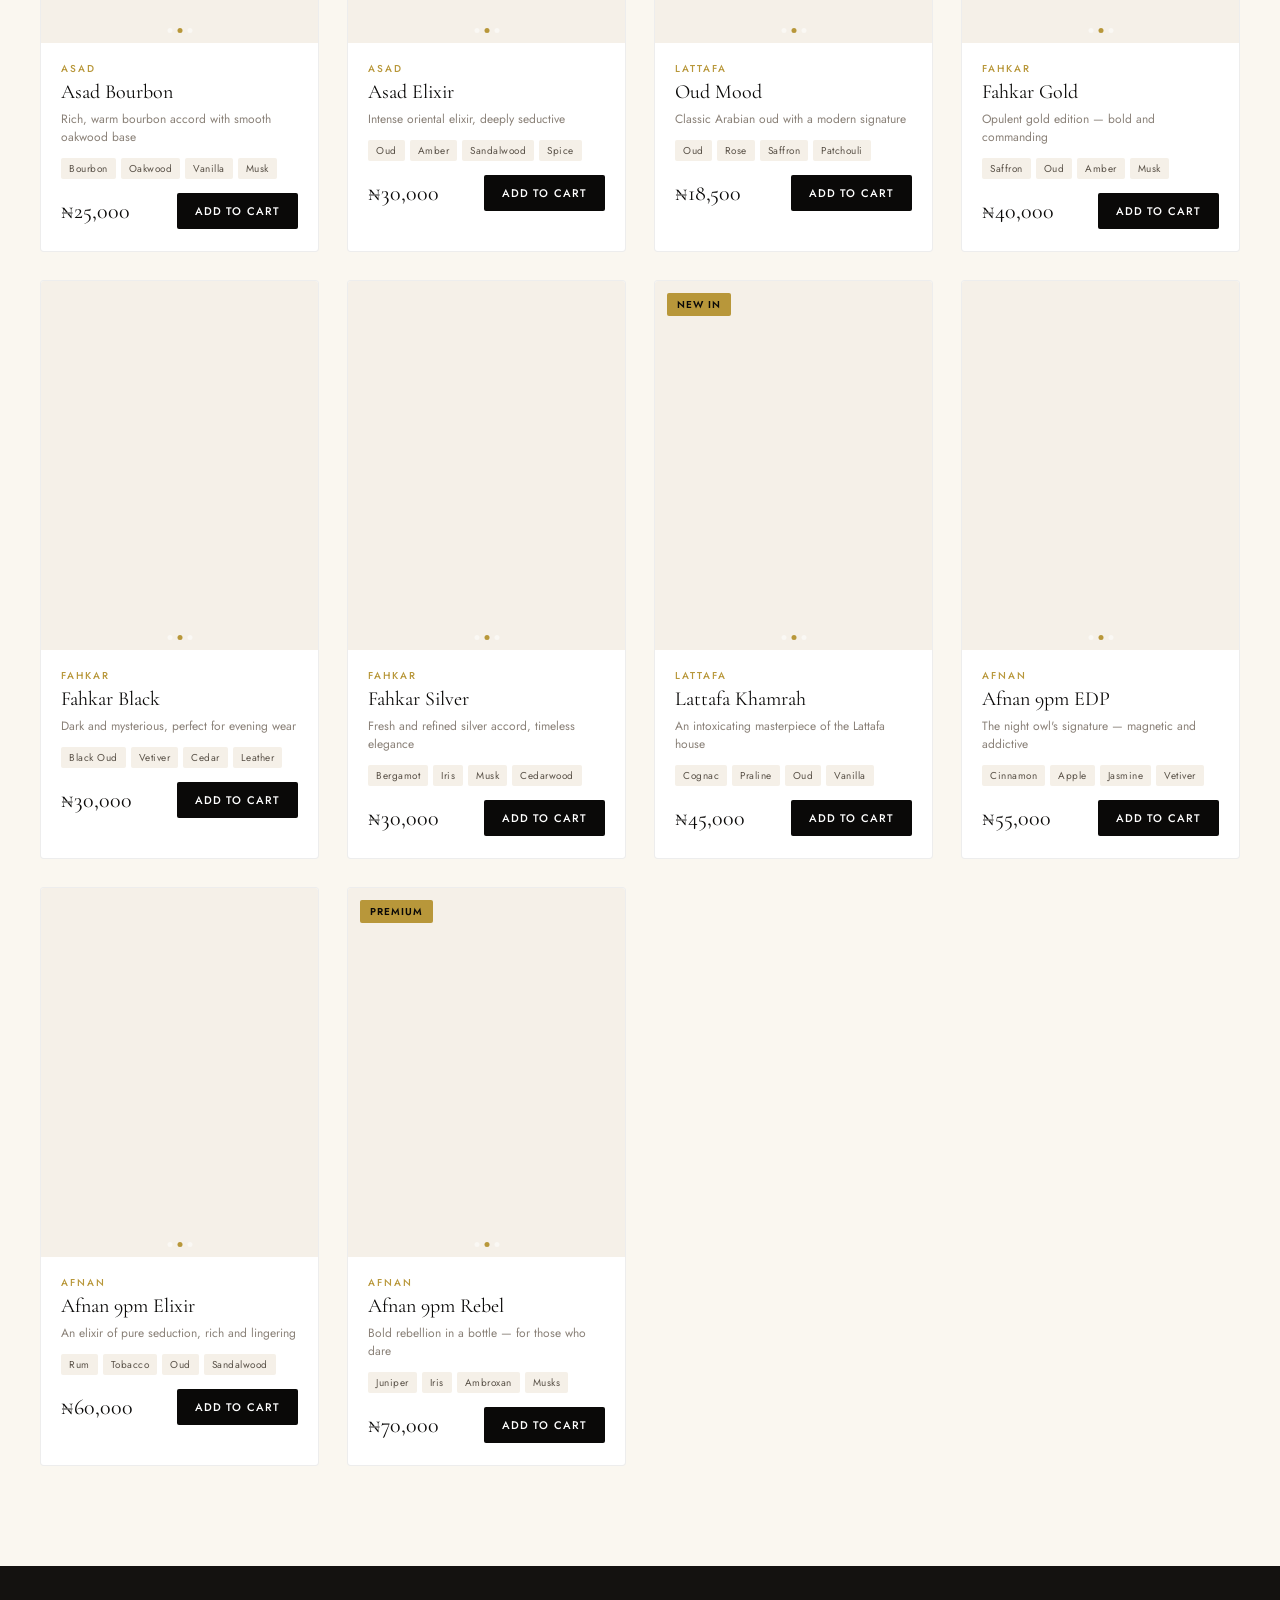
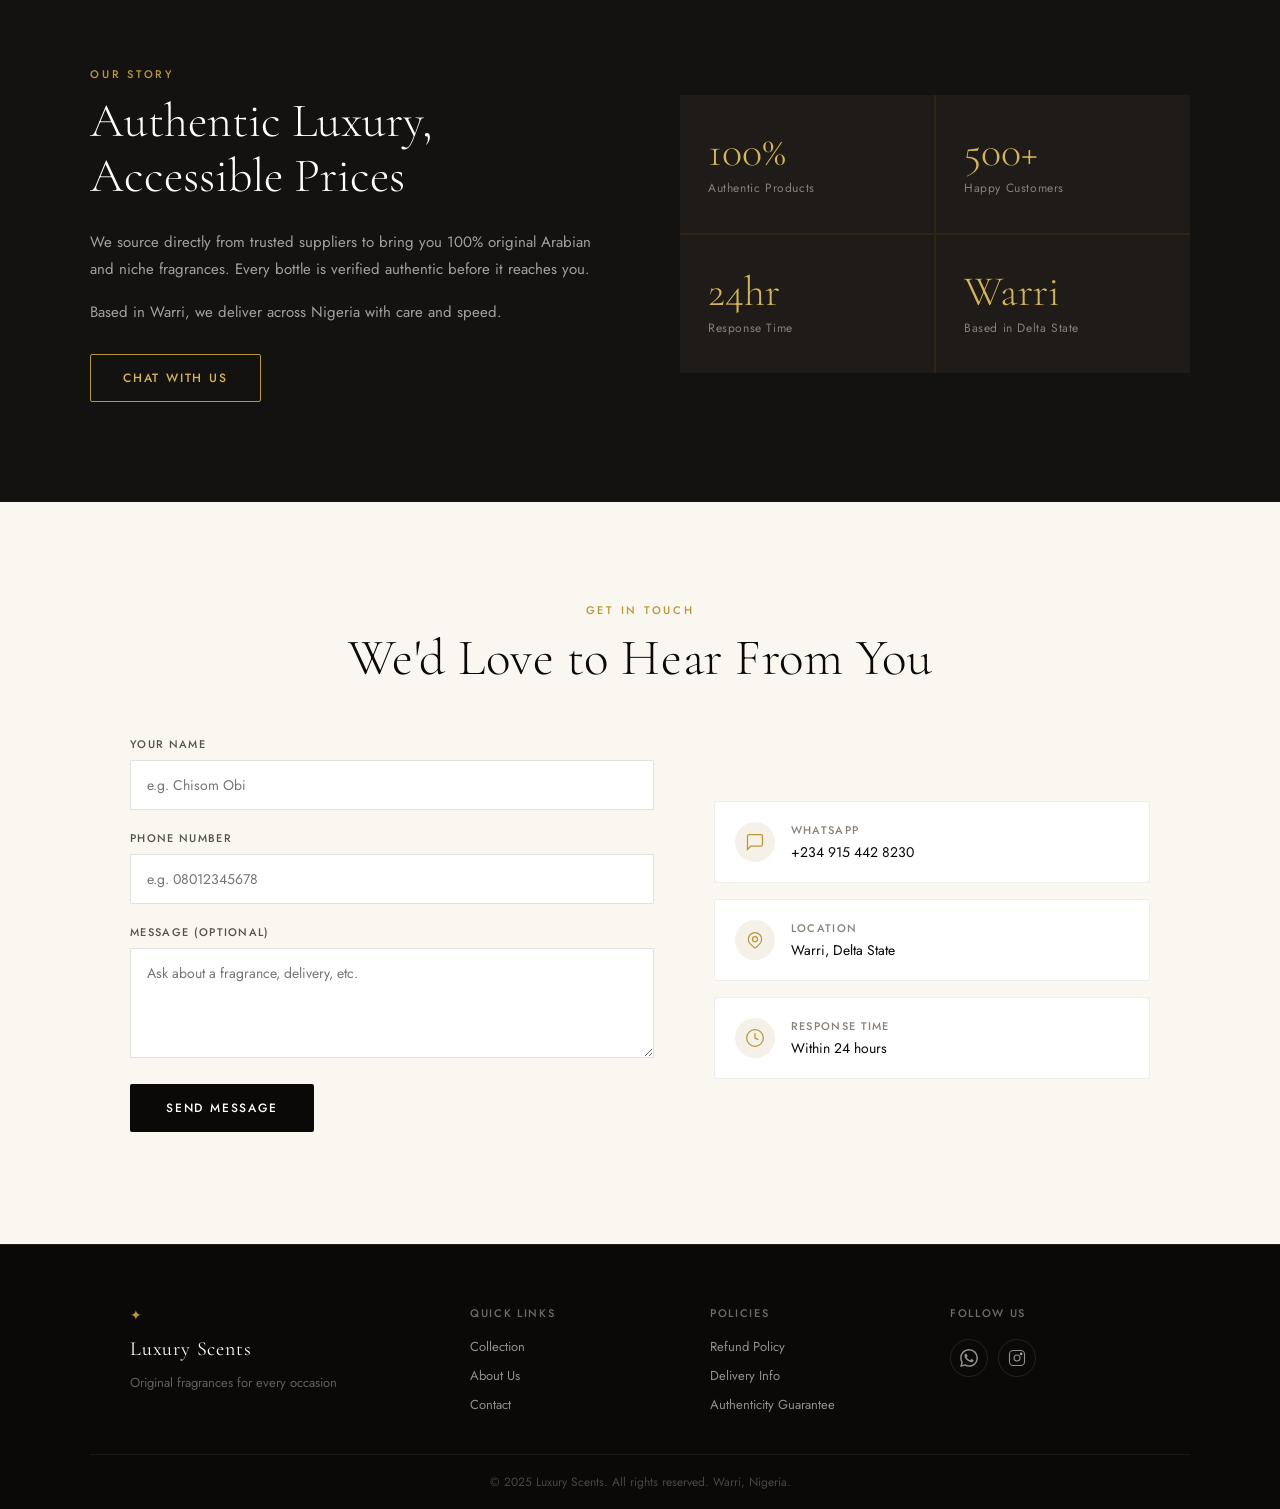
==== commit 502048a9: "commit" ====
--- a/index.html
+++ b/index.html
@@ -116,14 +116,14 @@
         <p class="section-eyebrow">Our Story</p>
         <h2 class="about-title">Authentic Luxury,<br>Accessible Prices</h2>
         <p class="about-body">We source directly from trusted suppliers to bring you 100% original Arabian and niche fragrances. Every bottle is verified authentic before it reaches you.</p>
-        <p class="about-body">Based in Port Harcourt, we deliver across Nigeria with care and speed.</p>
+        <p class="about-body">Based in Warri, we deliver across Nigeria with care and speed.</p>
         <a href="https://wa.me/2349154428230" target="_blank" class="about-cta">Chat With Us</a>
       </div>
       <div class="about-stats">
         <div class="stat"><span class="stat-num">100%</span><span class="stat-label">Authentic Products</span></div>
         <div class="stat"><span class="stat-num">500+</span><span class="stat-label">Happy Customers</span></div>
         <div class="stat"><span class="stat-num">24hr</span><span class="stat-label">Response Time</span></div>
-        <div class="stat"><span class="stat-num">PH</span><span class="stat-label">Based in Rivers State</span></div>
+        <div class="stat"><span class="stat-num">Warri</span><span class="stat-label">Based in Delta State</span></div>
       </div>
     </div>
   </section>
@@ -167,7 +167,7 @@
           </div>
           <div>
             <p class="contact-label">Location</p>
-            <p class="contact-value">Port Harcourt, Rivers State</p>
+            <p class="contact-value">Warri, Delta State</p>
           </div>
         </div>
         <div class="contact-card">
@@ -216,7 +216,7 @@
       </div>
     </div>
     <div class="footer-bottom">
-      <p>© 2025 Luxury Scents. All rights reserved. Port Harcourt, Nigeria.</p>
+      <p>© 2025 Luxury Scents. All rights reserved. Warri, Nigeria.</p>
     </div>
   </footer>
 
